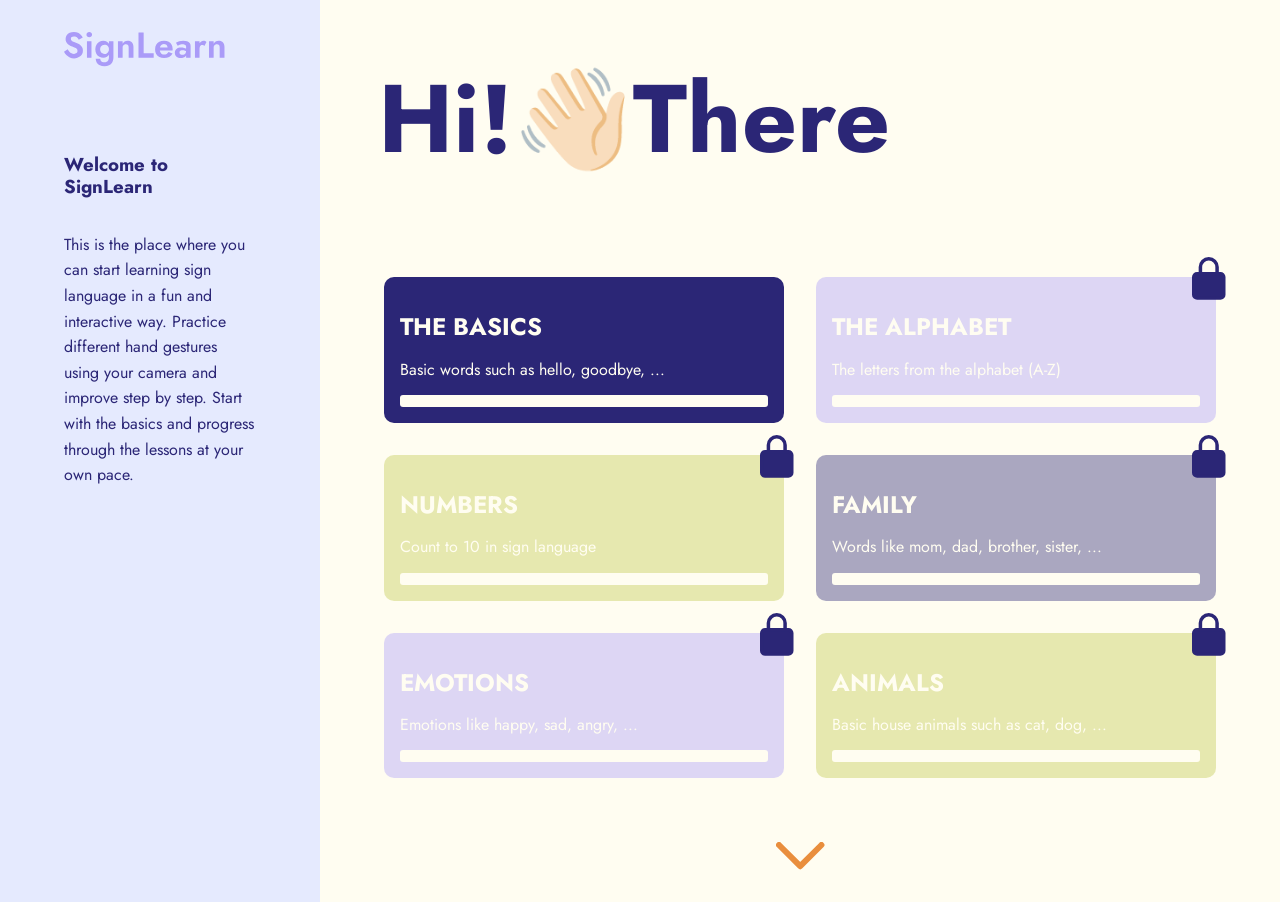
==== index.html @ 694f3244 "feat: initial setup" ====
<!DOCTYPE html>
<html lang="en">
<head>
    <meta charset="UTF-8">
    <meta name="viewport" content="width=device-width, initial-scale=1.0">
    <link rel="stylesheet" href="css/normalize.css">
    <link rel="stylesheet" href="css/style.css">

    <link href="https://fonts.googleapis.com/css2?family=Jost:ital,wght@0,100..900;1,100..900&display=swap" rel="stylesheet">
    
    <title>SignLearn</title>
</head>
<body>
    <div class="nav-info">
        <img src="images/logo-signlearn.svg" alt="logo-signlearn">
        <h3>Welcome to SignLearn</h3>
        <p>This is the place where you can start learning sign language in a fun and interactive way. Practice different hand gestures using your camera and improve step by step. Start with the basics and progress through the lessons at your own pace.</p>
    </div>
    <div class="dashboard">
        <h1>Hi!👋🏻There</h1>
        <div class="lessons">
            <a href="basics.html">
            <article class="thebasics">
                <h2>the basics</h2>
                <p>Basic words such as hello, goodbye, ...</p>
                <div class="progressbar-dashboard">
                    <div></div>
                </div>
            </article>
            </a>

            <article class="thealphabet">
                <h2>the alphabet</h2>
                <p>The letters from the alphabet (A-Z)</p>
                <div class="progressbar-dashboard"></div>
                <img src="images/lock-icon.svg" alt="lock-icon">
            </article>

            <article class="numbers">
                <h2>numbers</h2>
                <p>Count to 10 in sign language</p>
                <div class="progressbar-dashboard"></div>
                <img src="images/lock-icon.svg" alt="lock-icon">
            </article>

            <article class="family">
                <h2>family</h2>
                <p>Words like mom, dad, brother, sister, ...</p>
                <div class="progressbar-dashboard"></div>
                <img src="images/lock-icon.svg" alt="lock-icon">
            </article>

            <article class="emotions">
                <h2>emotions</h2>
                <p>Emotions like happy, sad, angry, ...</p>
                <div class="progressbar-dashboard"></div>
                <img src="images/lock-icon.svg" alt="lock-icon">
            </article>

            <article class="animals">
                <h2>animals</h2>
                <p>Basic house animals such as cat, dog, ... </p>
                <div class="progressbar-dashboard"></div>
                <img src="images/lock-icon.svg" alt="lock-icon">
            </article>
        </div>
        <div class="button-arrow">
            <img src="images/button-arrow.svg" alt="button for more lessons">
        </div>
    </div>

    

</body>
</html>
---- css/style.css ----
* {
    box-sizing: border-box;
}
html {
    --colorDarkblue: #2B2676;
    --colorCream: #FFFDF1;
    --colorLavander: #AA9BF8;
    --colorGreen: #C1C74C;
    --colorOrange: #E98E3D;
    --colorLightblue: #E5EAFE;
}
body {
    font-family: "Jost", sans-serif;
    background-color: var(--colorCream);
    color: var(--colorDarkblue);
    margin: 0;
    display: grid;
    grid-template-columns: 1fr 3fr;
}

.nav-info {
    background-color: var(--colorLightblue);
    padding: 2em 4em;
}

.nav-info img {
    padding-bottom: 4em ;
}

.nav-info p {
    font-size: 1em;
    line-height: 1.6em;
    padding-top:1em ;
}

.dashboard h1 {
    font-size: 6em;
    padding-left: 0.6em;
    margin-bottom: 0.4em;
}
.lessons {
    display: grid;
    grid-template-columns: repeat(2,1fr);
    gap: 2em;
    padding: 4em;
}

.lessons article {
    border-radius: 10px;
    padding: 1em;
    max-height: 160px;
    position: relative;
}

.lessons article h2 {
    color: var(--colorCream);
    text-transform: uppercase;
    letter-spacing: 5%;
}
.lessons article p {
    color: var(--colorCream);
}


.lessons a {
    text-decoration: none;
}


.thebasics {
    background-color: var(--colorDarkblue);
}
.thealphabet {
    background-color: color-mix(in srgb, var(--colorLavander) 40%, transparent);
}
.numbers {
    background-color: color-mix(in srgb, var(--colorGreen) 40%, transparent);
}
.family {
    background-color: color-mix(in srgb, var(--colorDarkblue) 40%, transparent);
}
.emotions {
    background-color: color-mix(in srgb, var(--colorLavander) 40%, transparent);
}
.animals {
    background-color: color-mix(in srgb, var(--colorGreen) 40%, transparent);
}

.lessons article img {
    position: absolute;
    top: -20px;
    right: -10px;
}

.button-arrow {
    display: flex;
    align-items: center;
    justify-content: center;
    margin-bottom: 2em;
}

/*---lessons---*/
.nav-info h1 {
    text-transform: uppercase;
    letter-spacing: 5%;
}
.context-container {
    padding: 2em 8em;
    line-height: 1.6em;
}
.camera-wrapper {
    display: grid;
    grid-template-columns: repeat(2,1fr);
    gap: 4em;   
}
.camera {
    background-color: var(--colorDarkblue);
    border-radius: 20px;
    padding: 1em;
    display: flex;
    flex-direction: column;
    align-items: center;
    justify-content: center;
}
.camera img {
    border-radius: 15px;
    height: 280px;
    width: 280px;
}
.teachablemachine {
    height: 280px;
    width: 280px;
    border-radius: 15px;
    background-color: var(--colorCream);
}
.camera h2 {
    color: var(--colorCream);
}

.continue-btn {
    position: relative;
    float: right;
    top: 2em;
    transform: rotate(-90deg);
    cursor: not-allowed;
    opacity: 0.5;
    transition: opacity 0.3s ease;
}

.continue-btn.enabled {
    cursor: pointer;
    opacity: 1;
}

.continue-btn.enabled:hover {
    opacity: 0.8;
}


/*---progressbars---*/

.progressbar-dashboard{
    width: 100%;
    height: 12px;
    border-radius: 3px;
    background-color: var(--colorCream);
}
.progressbar{
    width: 100%;
    height: 11.5px;
    border: 1.5px solid #C1C74C; 
    border-radius: 3px;
    background-color: var(--colorCream);
}
.progressbar-fill {
    background-color: var(--colorGreen);
    width: 100px;
    height: 10px;
}
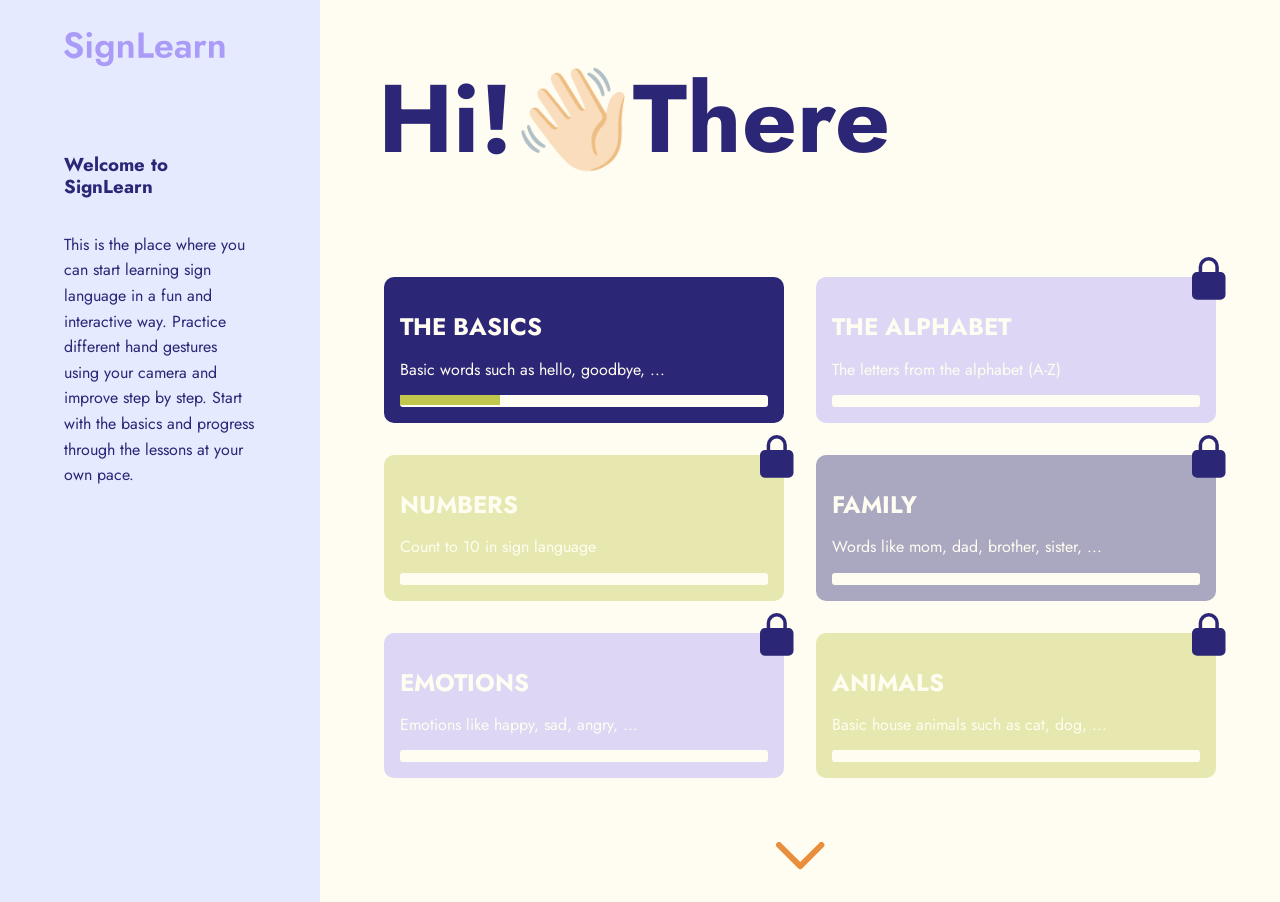
==== commit cafd484a: "feat: progressbar part 1 Co-authored-by: Copilot <copilot@github.com>" ====
--- a/index.html
+++ b/index.html
@@ -24,7 +24,7 @@
                 <h2>the basics</h2>
                 <p>Basic words such as hello, goodbye, ...</p>
                 <div class="progressbar-dashboard">
-                    <div></div>
+                    <div class="progressbar-fill"></div>
                 </div>
             </article>
             </a>
@@ -69,7 +69,19 @@
         </div>
     </div>
 
-    
+    <script>
+        // Check if lesson is completed and update progressbar
+        document.addEventListener('DOMContentLoaded', () => {
+            if (localStorage.getItem('lesson_basics_completed') === 'true') {
+                const basicsArticle = document.querySelector('.thebasics');
+                const progressbar = basicsArticle.querySelector('.progressbar-fill');
+                if (progressbar) {
+                    progressbar.style.width = '100%';
+                    progressbar.style.backgroundColor = '#C1C74C';
+                }
+            }
+        });
+    </script>
 
 </body>
 </html>
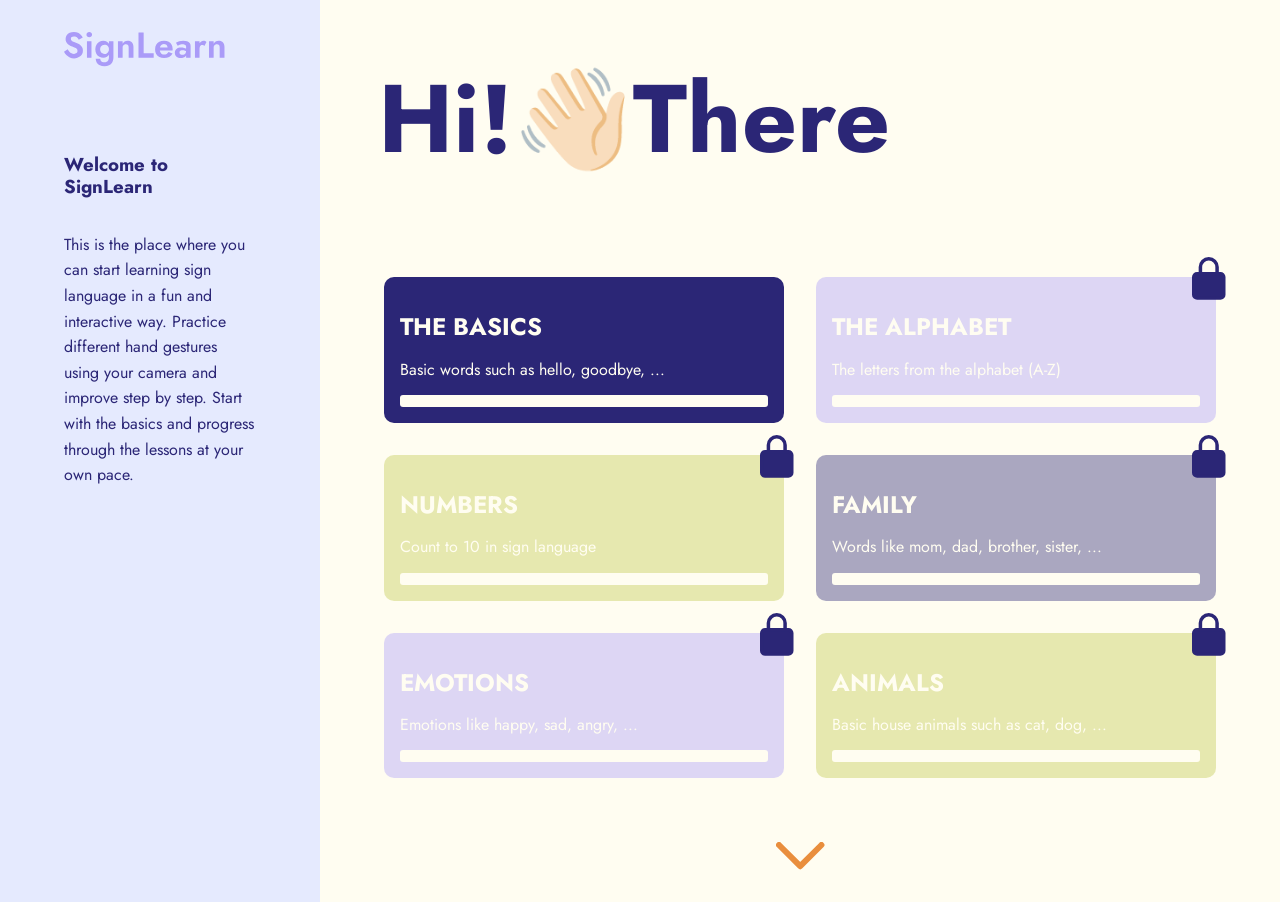
==== commit d9b18953: "feat: progressbar with localStorage Co-authored-by: Copilot <copilot@github.com>" ====
--- a/index.html
+++ b/index.html
@@ -69,19 +69,6 @@
         </div>
     </div>
 
-    <script>
-        // Check if lesson is completed and update progressbar
-        document.addEventListener('DOMContentLoaded', () => {
-            if (localStorage.getItem('lesson_basics_completed') === 'true') {
-                const basicsArticle = document.querySelector('.thebasics');
-                const progressbar = basicsArticle.querySelector('.progressbar-fill');
-                if (progressbar) {
-                    progressbar.style.width = '100%';
-                    progressbar.style.backgroundColor = '#C1C74C';
-                }
-            }
-        });
-    </script>
-
+    <script src="app.js"></script>
 </body>
 </html>
--- a/css/style.css
+++ b/css/style.css
@@ -165,6 +165,13 @@
     border-radius: 3px;
     background-color: var(--colorCream);
 }
+.progressbar-dashboard .progressbar-fill {
+    background-color: var(--colorGreen);
+    width: 0%;
+    height: 100%;
+    border-radius: 3px;
+    transition: width 0.3s ease;
+}
 .progressbar{
     width: 100%;
     height: 11.5px;
@@ -172,7 +179,7 @@
     border-radius: 3px;
     background-color: var(--colorCream);
 }
-.progressbar-fill {
+.progressbar .progressbar-fill {
     background-color: var(--colorGreen);
     width: 100px;
     height: 10px;
